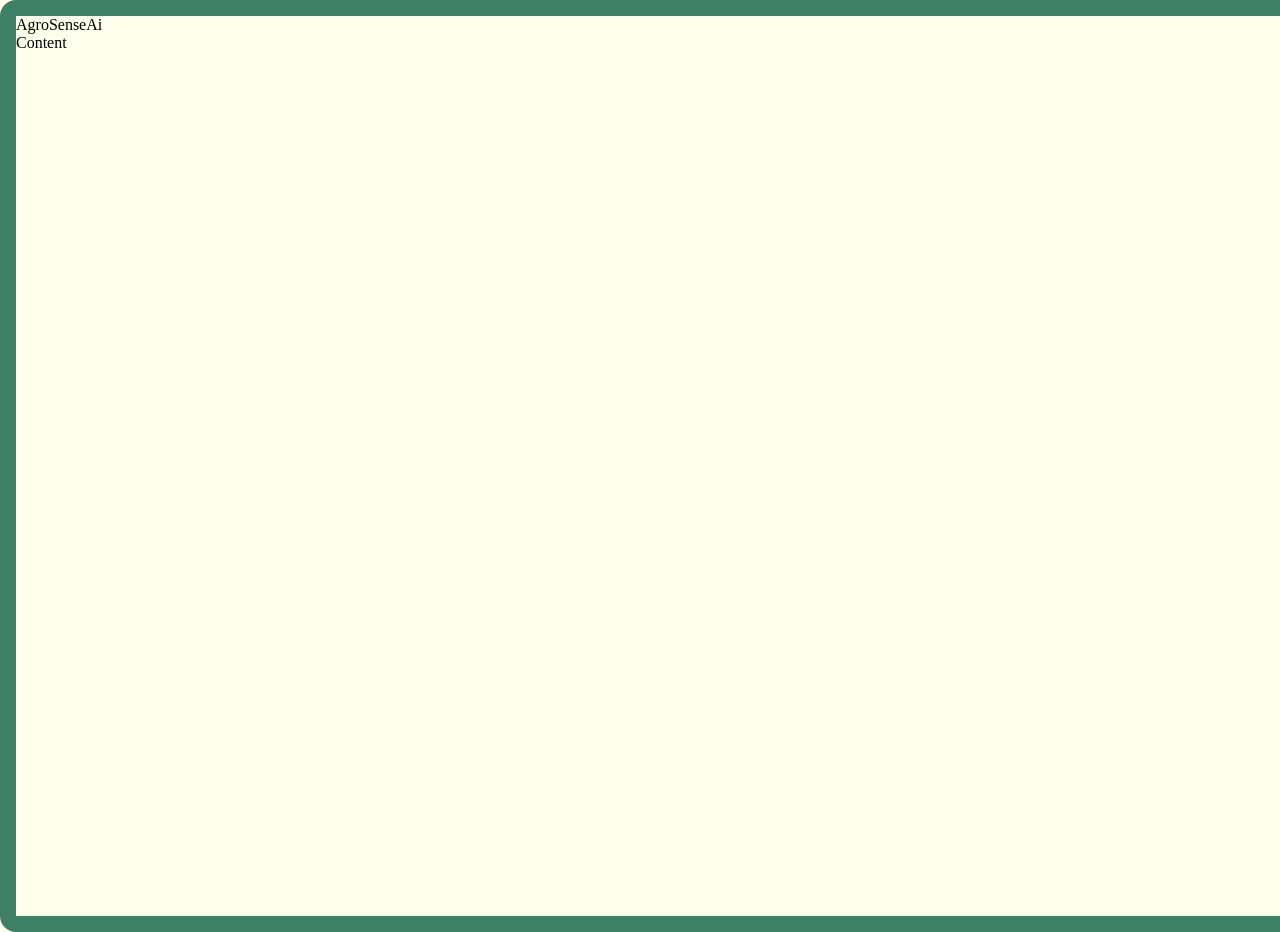
==== index.html @ 7dcda73e "Created base files" ====
<!DOCTYPE html>
<html lang="pt-br">
<head>
    <meta charset="UTF-8">
    <meta name="viewport" content="width=device-width, initial-scale=1.0">
    <link rel="stylesheet" href="style.css">
    <link rel="shortcut icon" href="/img/icon.png" type="image/x-icon">
    <title>AgroSenseAI - Home</title>
</head>
<body>
    <div class="main">
        <header>AgroSenseAi</header>
        
        <div class="">
            Content
        </div> 





        <footer>

        </footer>
    </div>
</body>
</html>
---- style.css ----
* {
    transition: .5s;
    background-color: var(--bgcol);
}
:root {
    --bgcol:  #FFFFEE;
    --col01:  #A9D488;
    --col012: #86A56E;
    --col02:  #3E7F68;
    --col03:  #FFD34F;
}
body {
    margin: 0;
}
.main {
    position: absolute;
    height: 100%;
    width: 100%;
    /* background-color: var(--col02); */
    border: solid 1rem var(--col02);
    border-radius: 1rem;
}
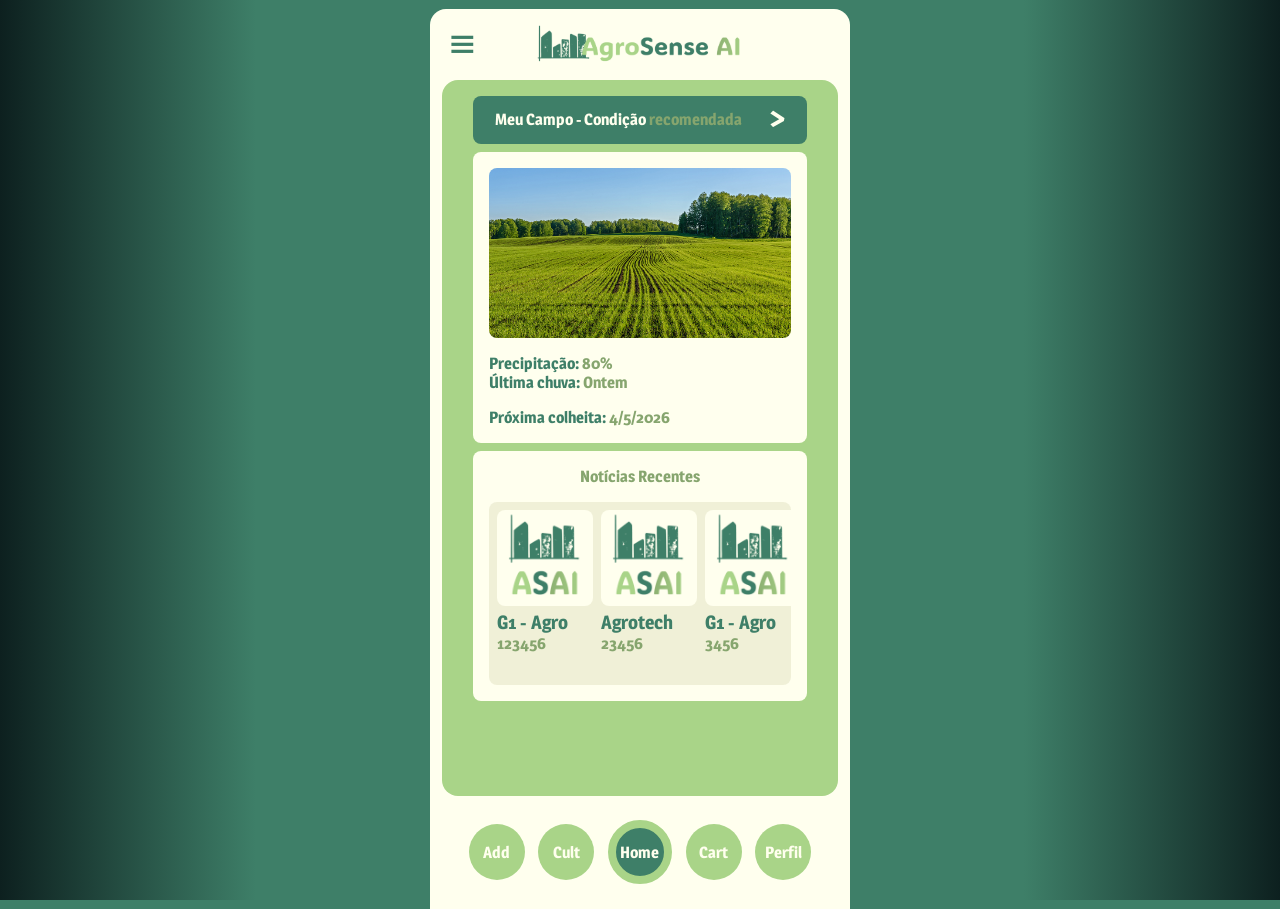
==== commit 8b2ee256: "Updates Home page" ====
--- a/index.html
+++ b/index.html
@@ -5,23 +5,118 @@
     <meta name="viewport" content="width=device-width, initial-scale=1.0">
     <link rel="stylesheet" href="style.css">
     <link rel="shortcut icon" href="/img/icon.png" type="image/x-icon">
+    <link rel="preconnect" href="https://fonts.googleapis.com">
+<link rel="preconnect" href="https://fonts.gstatic.com" crossorigin>
+<link href="https://fonts.googleapis.com/css2?family=Magra:wght@400;700&display=swap" rel="stylesheet">
     <title>AgroSenseAI - Home</title>
 </head>
 <body>
     <div class="main">
-        <header>AgroSenseAi</header>
+        <header>
+            <div class="sidebar_icon">
+                <span>|||</span>
+            </div>
+            <!-- <img src="img/LOGO2.png" alt="AgroSenseAI" class="header_logo"> -->
+            <img src="img/LOGO2_2.png" alt="AgroSenseAI" class="header_logo">
+        </header>
         
-        <div class="">
-            Content
-        </div> 
+        <div class="content">
+            <div class="access">
+                <div>
+                    <span>
+                        Meu Campo - Condição
+                    </span>
+                    <span style="color: var(--col012);">recomendada</span>
+                </div>
+                <div>
+                    <span style="color: var(--bgcol); font-size: xx-large; line-height: 50%;">></span>
+                </div>
+            </div>
+
+            <div class="container">
+                <img src="img/assets/v9_29.png" alt="Exemplo">                
+                <p>
+                    Precipitação: <span style="color: var(--col012);">80%</span><br>
+                    Última chuva: <span style="color: var(--col012);">Ontem</span>
+                </p>
+                <p>
+                    Próxima colheita: <span style="color: var(--col012);">4/5/2026</span>
+                </p>
+            </div>
+            
+            <div class="container">
+                <span class="title">
+                    Notícias Recentes
+                </span>
+                <div class="carousel">
+                    <div class="car_item">
+                        <img src="img/icon.png" alt="Ex">
+                        <span class="car_title">G1 - Agro</span><br>
+                        <span class="car_sub">123456</span>
+                    </div>
+                    <div class="car_item">
+                        <img src="img/icon.png" alt="Ex">
+                        <span class="car_title">Agrotech</span><br>
+                        <span class="car_sub">23456</span>
+                    </div>
+                    <div class="car_item">
+                        <img src="img/icon.png" alt="Ex">
+                        <span class="car_title">G1 - Agro</span><br>
+                        <span class="car_sub">3456</span>
+                    </div>
+                    <div class="car_item">
+                        <img src="img/icon.png" alt="Ex">
+                        <span class="car_title">Globo Reporter</span><br>
+                        <span class="car_sub">456</span>
+                    </div>
+                    <div class="car_item">
+                        <img src="img/icon.png" alt="Ex">
+                        <span class="car_title">EnTreV.</span><br>
+                        <span class="car_sub">456</span>
+                    </div>
+                </div>
+            </div>
+            
+            <!-- <div class="container">
+                <img src="img/assets/v9_29.png" alt="Exemplo">                
+                <p>
+                    Precipitação: <span style="color: var(--col012);">80%</span><br>
+                    Última chuva: <span style="color: var(--col012);">Ontem</span>
+                </p>
+                <p>
+                    Próxima colheita: <span style="color: var(--col012);">4/5/2026</span>
+                </p>
+            </div>
+ -->
 
 
 
 
+        </div> 
+
 
         <footer>
-
+            <!-- Menu -->
+            <div class="menu_select">
+                Add
+            </div>
+            <div class="menu_select">
+                Cult
+            </div>
+            <div class="menu_select active">
+                Home
+            </div>
+            <div class="menu_select">
+                Cart
+            </div>
+            <div class="menu_select">
+                Perfil
+            </div>
         </footer>
     </div>
+
+
+    <img src="print.png" class="print">
+    <script src="app.js"></script>
 </body>
 </html>
--- a/style.css
+++ b/style.css
@@ -1,22 +1,258 @@
 * {
-    transition: .5s;
-    background-color: var(--bgcol);
+    transition: .2s;
+    /* background-color: var(--bgcol); */
+    font-family: "magra", monospace;
+    font-weight: bold;
+    color: var(--col02);
+}
+
+img {
+    border-radius: .5rem;
+}
+
+.magra-regular {
+  font-family: "Magra", sans-serif;
+  font-weight: 400;
+  font-style: normal;
+}.magra-bold {
+  font-family: "Magra", sans-serif;
+  font-weight: 700;
+  font-style: normal;
 }
 :root {
     --bgcol:  #FFFFEE;
+    --col00a: #E1E1C180;
     --col01:  #A9D488;
     --col012: #86A56E;
     --col02:  #3E7F68;
+    --col022: #0d201f;
     --col03:  #FFD34F;
+    /* width: 100%;
+    height: 100%; */
+}
+
+html {
+    background-color: var(--col02);
 }
 body {
     margin: 0;
-}
+    display: flex;
+    background: none;
+    justify-content: center;
+    overflow: hidden;
+}
+
 .main {
     position: absolute;
-    height: 100%;
-    width: 100%;
-    /* background-color: var(--col02); */
-    border: solid 1rem var(--col02);
+    left: 1%;
+    top: 1%;
+    height: 100%;
+    width: 98%;
+    background-color: var(--bgcol);
+    border-radius: 1rem 1rem 0 0;
+    display: flex;
+    flex-direction: column;
+    justify-content: space-between;
+    align-items: center;
+    overflow: hidden;
+}@media (min-aspect-ratio: 3/5) {
+    .main {
+        width: 420px;
+        left: 50%;
+        transform: translateX(-50%);
+    }
+    html {
+        background-image: linear-gradient(90deg,
+            var(--col022),
+            var(--col02) 20%,
+            var(--col02) 80%,
+            var(--col022)
+            );
+        background-repeat: no-repeat;
+        background-attachment: fixed;
+    }
+}
+
+
+
+header {
+    display: flex;
+    width: 100%;
+    height: 10%;
+    background: none;
+    justify-content: center;
+    align-items: center;
+}
+.header_logo {
+    width: 50%;
+    height: max-content;
+}.header_logo:hover {
+    transform: scale(1.01);
+    /* filter: brightness(1.1); */
+}.sidebar_icon {
+    position: absolute;
+    left: 1rem;
+    /* background-color: #A9D488; */
+    /* padding: .5rem; */
+    width: 2rem;
+    height: 2rem;
+    display: flex;
+    transform: rotate(90deg);
+    justify-content: center;
+    align-items: center;
+    text-align: center;
+    font-size: x-large;
+    border-radius: .5rem;
+    transition: .2s ease-out;
+}.sidebar_icon:hover {
+    transform: scale(1.3) rotate(-90deg);
+}.sidebar_icon span {
+    height: 2rem;    
+}
+
+
+
+.content {
+    background-color: var(--col01);
+    height: 100%;
+    width: calc(100% - 1.5rem);
     border-radius: 1rem;
+    scrollbar-width: .5rem;
+    scrollbar-color: var(--col012) transparent;
+    scrollbar-width: thick;
+    scrollbar-gutter: stable both-edges;
+    overflow-y: scroll;
+    overflow-x: hidden;
+
+    display: flex;
+    flex-direction: column;
+    align-items: center;
+    padding: 1rem;
+    box-sizing: border-box;
+    gap: .5rem;
+
+}
+
+
+
+
+.access {
+    background-color: var(--col02);
+    border-radius: .5rem;
+    padding: 1.5rem;
+    box-sizing: border-box;
+    padding-inline: .5rem;
+    color: var(--bgcol);
+    display: flex;
+    justify-content: space-around;
+    flex-wrap: wrap;
+    align-content: center;
+    align-items: center;
+    height: 5%;
+    width: 100%;
+}.access span {
+    color: var(--bgcol);
+}.access:hover {
+    transform: scale(1.02);
+    z-index: 2;
+    filter: drop-shadow(0px 0px 1rem var(--col012));
+}
+
+.container {
+    background-color: var(--bgcol);
+    border-radius: .5rem;
+    padding: 1rem;
+    box-sizing: border-box;
+    color: var(--bgcol);
+    width: 100%;
+    display: flex;
+    flex-direction: column;
+    justify-content: baseline;
+    gap: 1rem;
+}.container img {
+    width: 100%;
+}.container .title {
+
+    color: var(--col012);
+    text-align: center;
+}.container:hover {
+    transform: scale(1.02);
+    z-index: 2;
+    filter: drop-shadow(0px 0px 1rem var(--col012));
+}.container p {
+    margin: 0;;
+}
+
+footer {
+    width: 100%;
+    height: 15%;
+    position: relative;
+    bottom: 0%;
+    color: red;
+    background-color: var(--bgcol);
+    display: flex;
+    flex-direction: row;
+    padding: 1rem;
+    box-sizing: border-box;
+    justify-content: space-around;
+    padding-left: 2rem;
+    padding-right: 2rem;
+    align-items: center;
+}.menu_select {
+    background-color: var(--col01);
+    width: 3.5rem;
+    height: 3.5rem;
+    border-radius: 100%;
+    display: flex;
+    justify-content: center;
+    align-items: center;
+    color: var(--bgcol);
+}.menu_select.active {
+    background-color: var(--col02);
+    box-sizing: border-box;
+    width: 4rem;
+    height: 4rem;
+    border: .5rem var(--col01) solid;
+}.menu_select:hover {
+    transform: scale(1.1);
+}
+.carousel {
+    height: 100%;
+    gap: .5rem;
+    display: flex;
+    overflow-y: hidden;
+    overflow-x: scroll;
+    box-sizing: border-box;
+    padding: .5rem;
+    background-color: var(--col00a);
+    border-radius: .5rem;
+}.car_item {
+    max-width: 100%;
+}.car_item img {
+    height: 6rem;
+    width: auto;
+}.car_title {
+    font-size: larger;
+    color: var(--col02);
+}.car_sub {
+    color: var(--col012);
+}
+
+
+
+
+
+
+
+.print {
+    pointer-events: none;
+    position: absolute;
+    height: 100%;
+    width: auto;
+    z-index: 5;
+    justify-self: center;
+
+    opacity: 30%;
+    /* opacity: 10%; */
+    display: none;
 }
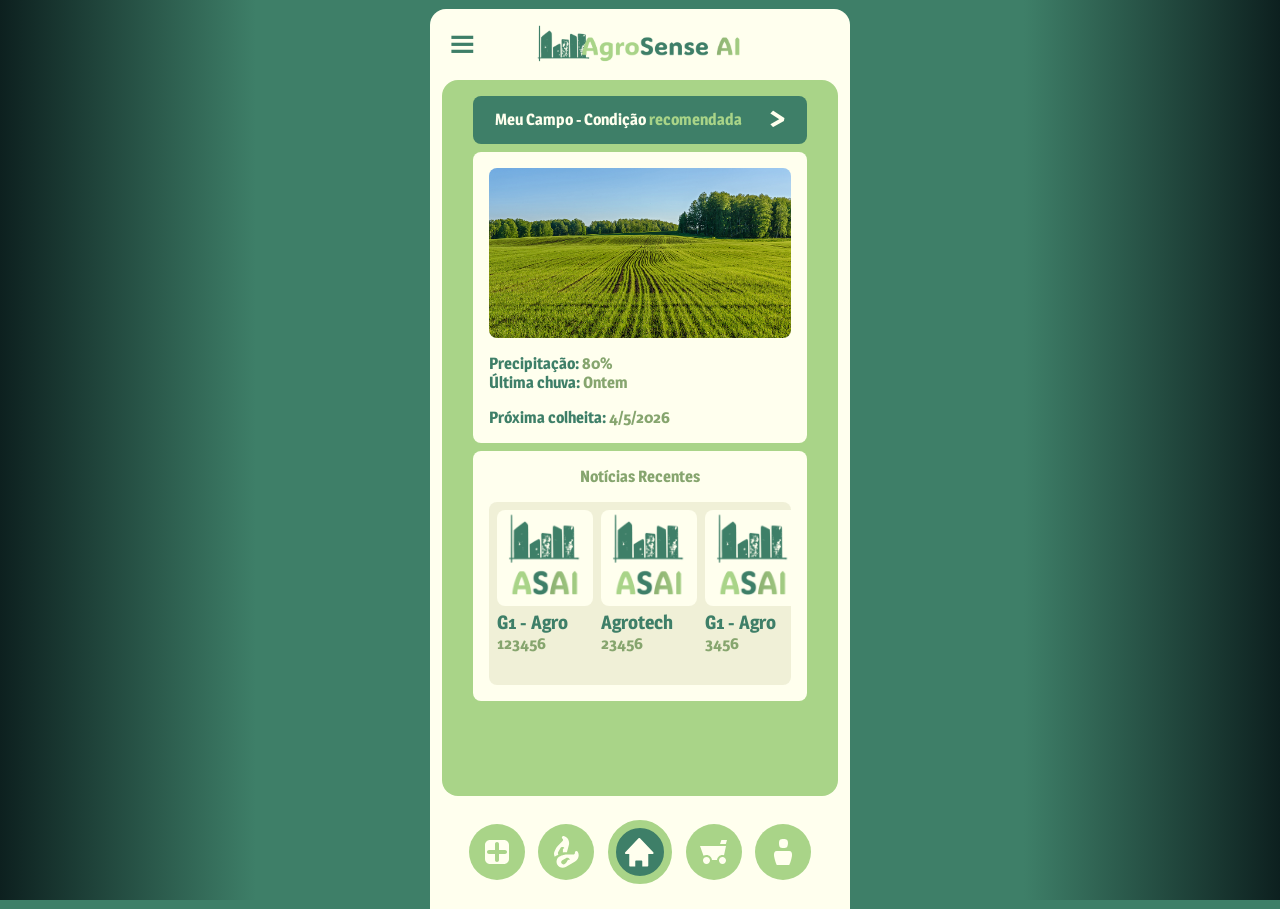
==== commit df68201f: "Added icons" ====
--- a/index.html
+++ b/index.html
@@ -4,10 +4,10 @@
     <meta charset="UTF-8">
     <meta name="viewport" content="width=device-width, initial-scale=1.0">
     <link rel="stylesheet" href="style.css">
-    <link rel="shortcut icon" href="/img/icon.png" type="image/x-icon">
+    <link rel="shortcut icon" href="img/icon.png" type="image/x-icon">
     <link rel="preconnect" href="https://fonts.googleapis.com">
-<link rel="preconnect" href="https://fonts.gstatic.com" crossorigin>
-<link href="https://fonts.googleapis.com/css2?family=Magra:wght@400;700&display=swap" rel="stylesheet">
+    <link rel="preconnect" href="https://fonts.gstatic.com" crossorigin>
+    <link href="https://fonts.googleapis.com/css2?family=Magra:wght@400;700&display=swap" rel="stylesheet">
     <title>AgroSenseAI - Home</title>
 </head>
 <body>
@@ -26,7 +26,7 @@
                     <span>
                         Meu Campo - Condição
                     </span>
-                    <span style="color: var(--col012);">recomendada</span>
+                    <span style="color: var(--col01);">recomendada</span>
                 </div>
                 <div>
                     <span style="color: var(--bgcol); font-size: xx-large; line-height: 50%;">></span>
@@ -98,19 +98,19 @@
         <footer>
             <!-- Menu -->
             <div class="menu_select">
-                Add
+                <img src="img/Add.svg">
             </div>
             <div class="menu_select">
-                Cult
+                <img src="img/Leaf.svg">
             </div>
             <div class="menu_select active">
-                Home
+                <img src="img/Home.svg">
             </div>
             <div class="menu_select">
-                Cart
+                <img src="img/Cart.svg">
             </div>
             <div class="menu_select">
-                Perfil
+                <img src="img/Icon User.svg">
             </div>
         </footer>
     </div>
--- a/style.css
+++ b/style.css
@@ -215,6 +215,8 @@
     border: .5rem var(--col01) solid;
 }.menu_select:hover {
     transform: scale(1.1);
+}.menu_select img {
+    border-radius: 0;
 }
 .carousel {
     height: 100%;
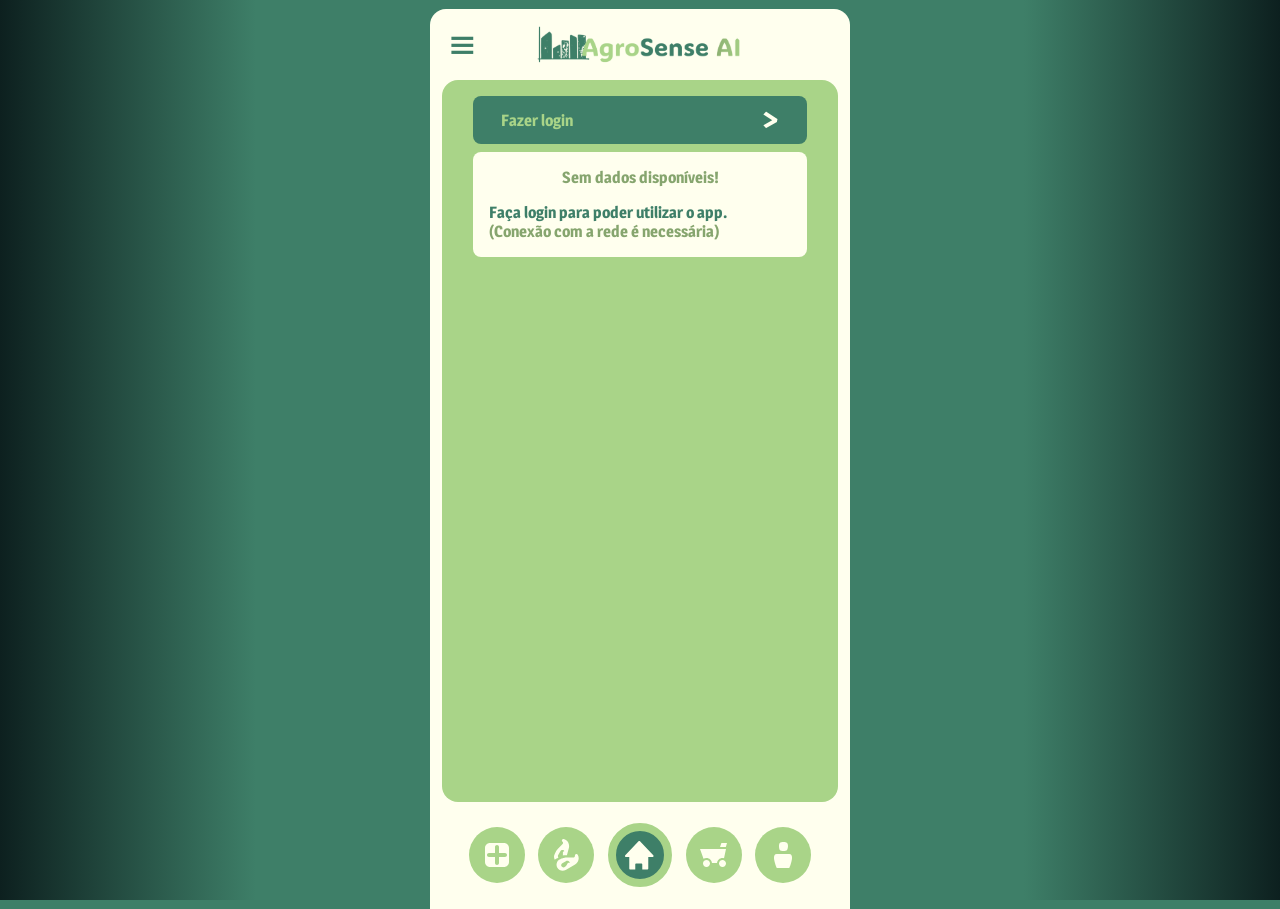
==== commit d2bdcc0e: "Preview login" ====
--- a/index.html
+++ b/index.html
@@ -21,17 +21,19 @@
         </header>
         
         <div class="content">
-            <div class="access">
+
+            <a class="access">
                 <div>
                     <span>
-                        Meu Campo - Condição
+                        Meus Campos - Condição
                     </span>
                     <span style="color: var(--col01);">recomendada</span>
                 </div>
                 <div>
                     <span style="color: var(--bgcol); font-size: xx-large; line-height: 50%;">></span>
                 </div>
-            </div>
+            </a>
+
 
             <div class="container">
                 <img src="img/assets/v9_29.png" alt="Exemplo">                
@@ -76,47 +78,33 @@
                     </div>
                 </div>
             </div>
-            
-            <!-- <div class="container">
-                <img src="img/assets/v9_29.png" alt="Exemplo">                
-                <p>
-                    Precipitação: <span style="color: var(--col012);">80%</span><br>
-                    Última chuva: <span style="color: var(--col012);">Ontem</span>
-                </p>
-                <p>
-                    Próxima colheita: <span style="color: var(--col012);">4/5/2026</span>
-                </p>
-            </div>
- -->
-
-
-
+    
 
         </div> 
 
 
         <footer>
             <!-- Menu -->
-            <div class="menu_select">
+            <a class="menu_select">
                 <img src="img/Add.svg">
-            </div>
-            <div class="menu_select">
+            </a>
+            <a class="menu_select">
                 <img src="img/Leaf.svg">
-            </div>
-            <div class="menu_select active">
+            </a>
+            <a class="menu_select active">
                 <img src="img/Home.svg">
-            </div>
-            <div class="menu_select">
+            </a>
+            <a class="menu_select">
                 <img src="img/Cart.svg">
-            </div>
-            <div class="menu_select">
+            </a>
+            <a class="menu_select">
                 <img src="img/Icon User.svg">
-            </div>
+            </a>
         </footer>
     </div>
 
 
     <img src="print.png" class="print">
-    <script src="app.js"></script>
+    <script src="app.js" type="module"></script>
 </body>
 </html>
--- a/style.css
+++ b/style.css
@@ -4,12 +4,15 @@
     font-family: "magra", monospace;
     font-weight: bold;
     color: var(--col02);
+    user-select: none;
 }
 
 img {
     border-radius: .5rem;
 }
-
+a {
+    text-decoration: none;
+}
 .magra-regular {
   font-family: "Magra", sans-serif;
   font-weight: 400;
@@ -121,7 +124,7 @@
     scrollbar-color: var(--col012) transparent;
     scrollbar-width: thick;
     scrollbar-gutter: stable both-edges;
-    overflow-y: scroll;
+    overflow-y: hidden scroll;
     overflow-x: hidden;
 
     display: flex;
@@ -195,6 +198,7 @@
     padding: 1rem;
     box-sizing: border-box;
     justify-content: space-around;
+    padding: 0;
     padding-left: 2rem;
     padding-right: 2rem;
     align-items: center;
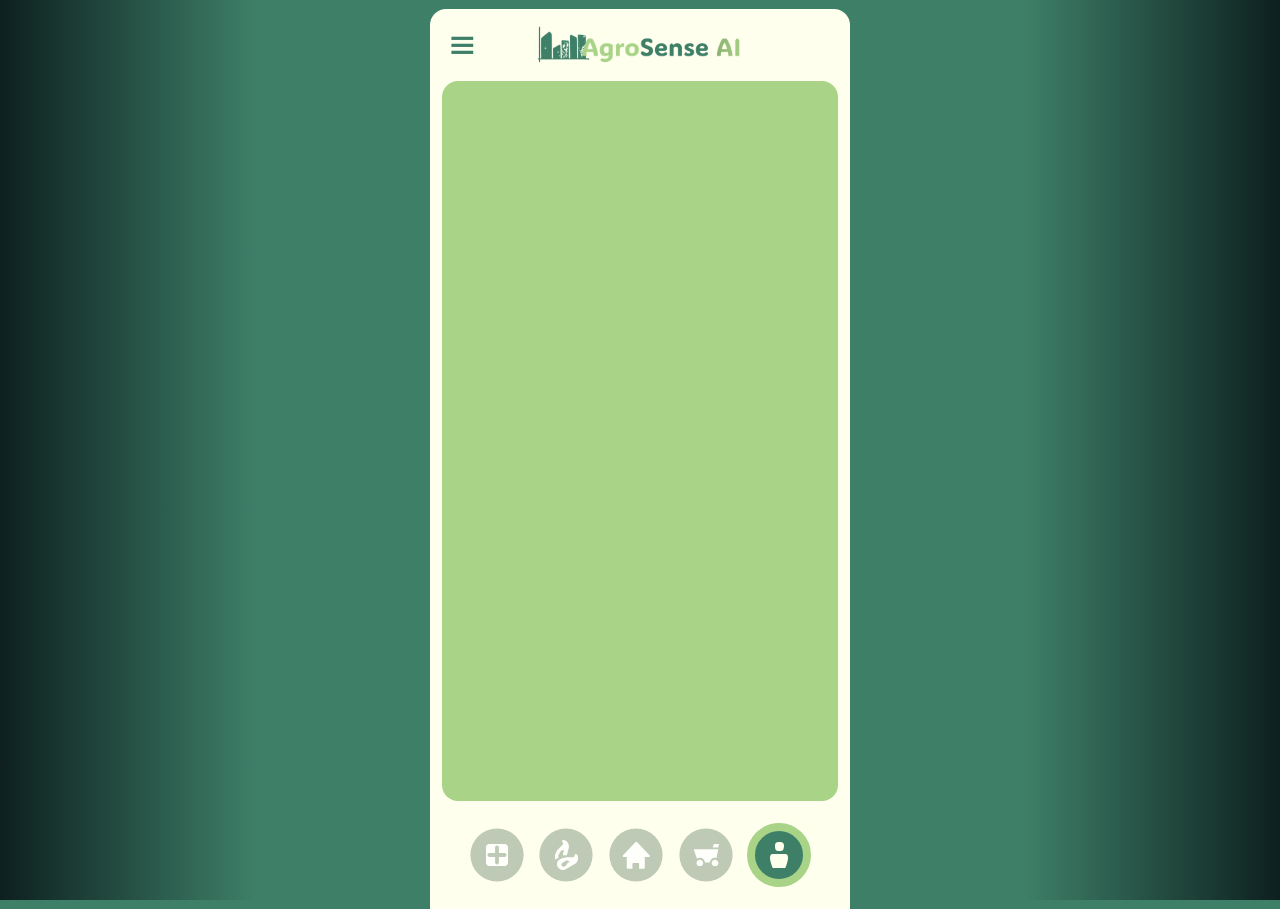
==== commit 3aaf4dbf: "V2 Prototype" ====
--- a/index.html
+++ b/index.html
@@ -3,108 +3,52 @@
 <head>
     <meta charset="UTF-8">
     <meta name="viewport" content="width=device-width, initial-scale=1.0">
-    <link rel="stylesheet" href="style.css">
+    <!-- <link rel="stylesheet" href="style.css"> -->
+    <link rel="stylesheet" href="style_face.css">
     <link rel="shortcut icon" href="img/icon.png" type="image/x-icon">
+
     <link rel="preconnect" href="https://fonts.googleapis.com">
     <link rel="preconnect" href="https://fonts.gstatic.com" crossorigin>
     <link href="https://fonts.googleapis.com/css2?family=Magra:wght@400;700&display=swap" rel="stylesheet">
-    <title>AgroSenseAI - Home</title>
+    <title>Início</title>
 </head>
 <body>
     <div class="main">
-        <header>
+        <header> 
             <div class="sidebar_icon">
                 <span>|||</span>
             </div>
-            <!-- <img src="img/LOGO2.png" alt="AgroSenseAI" class="header_logo"> -->
             <img src="img/LOGO2_2.png" alt="AgroSenseAI" class="header_logo">
         </header>
         
         <div class="content">
-
-            <a class="access">
-                <div>
-                    <span>
-                        Meus Campos - Condição
-                    </span>
-                    <span style="color: var(--col01);">recomendada</span>
-                </div>
-                <div>
-                    <span style="color: var(--bgcol); font-size: xx-large; line-height: 50%;">></span>
-                </div>
-            </a>
-
-
-            <div class="container">
-                <img src="img/assets/v9_29.png" alt="Exemplo">                
-                <p>
-                    Precipitação: <span style="color: var(--col012);">80%</span><br>
-                    Última chuva: <span style="color: var(--col012);">Ontem</span>
-                </p>
-                <p>
-                    Próxima colheita: <span style="color: var(--col012);">4/5/2026</span>
-                </p>
-            </div>
-            
-            <div class="container">
-                <span class="title">
-                    Notícias Recentes
-                </span>
-                <div class="carousel">
-                    <div class="car_item">
-                        <img src="img/icon.png" alt="Ex">
-                        <span class="car_title">G1 - Agro</span><br>
-                        <span class="car_sub">123456</span>
-                    </div>
-                    <div class="car_item">
-                        <img src="img/icon.png" alt="Ex">
-                        <span class="car_title">Agrotech</span><br>
-                        <span class="car_sub">23456</span>
-                    </div>
-                    <div class="car_item">
-                        <img src="img/icon.png" alt="Ex">
-                        <span class="car_title">G1 - Agro</span><br>
-                        <span class="car_sub">3456</span>
-                    </div>
-                    <div class="car_item">
-                        <img src="img/icon.png" alt="Ex">
-                        <span class="car_title">Globo Reporter</span><br>
-                        <span class="car_sub">456</span>
-                    </div>
-                    <div class="car_item">
-                        <img src="img/icon.png" alt="Ex">
-                        <span class="car_title">EnTreV.</span><br>
-                        <span class="car_sub">456</span>
-                    </div>
-                </div>
-            </div>
-    
-
+            <!-- <iframe id="iframecontent" src="home.html" frameborder="0" title="page"></iframe> -->
+            <!-- <iframe id="iframecontent" src="add_content.html?add=employee" frameborder="0" title="page"></iframe> -->
+            <iframe id="iframecontent" src="profile.html" frameborder="0" title="page"></iframe>
         </div> 
 
 
         <footer>
             <!-- Menu -->
-            <a class="menu_select">
+            <a title="Criar" class="menu_select">
                 <img src="img/Add.svg">
             </a>
-            <a class="menu_select">
+            <a title="Culturas" class="menu_select">
                 <img src="img/Leaf.svg">
             </a>
-            <a class="menu_select active">
+            <a title="Início" class="menu_select">
                 <img src="img/Home.svg">
             </a>
-            <a class="menu_select">
+            <a title="Compras e Vendas" class="menu_select">
                 <img src="img/Cart.svg">
             </a>
-            <a class="menu_select">
+            <a title="Perfil" class="menu_select">
                 <img src="img/Icon User.svg">
             </a>
         </footer>
     </div>
 
 
-    <img src="print.png" class="print">
-    <script src="app.js" type="module"></script>
+    <script src="footer.js" type="module"></script>
 </body>
 </html>
--- a/style.css
+++ b/style.css
@@ -8,9 +8,11 @@
 }
 
 img {
+    pointer-events: none; /* */
     border-radius: .5rem;
 }
 a {
+    color: var(--col012);
     text-decoration: none;
 }
 .magra-regular {
@@ -33,109 +35,35 @@
     /* width: 100%;
     height: 100%; */
 }
-
 html {
-    background-color: var(--col02);
-}
-body {
-    margin: 0;
-    display: flex;
-    background: none;
-    justify-content: center;
-    overflow: hidden;
-}
-
-.main {
-    position: absolute;
-    left: 1%;
-    top: 1%;
-    height: 100%;
-    width: 98%;
-    background-color: var(--bgcol);
-    border-radius: 1rem 1rem 0 0;
-    display: flex;
-    flex-direction: column;
-    justify-content: space-between;
-    align-items: center;
-    overflow: hidden;
-}@media (min-aspect-ratio: 3/5) {
-    .main {
-        width: 420px;
-        left: 50%;
-        transform: translateX(-50%);
-    }
-    html {
-        background-image: linear-gradient(90deg,
-            var(--col022),
-            var(--col02) 20%,
-            var(--col02) 80%,
-            var(--col022)
-            );
-        background-repeat: no-repeat;
-        background-attachment: fixed;
-    }
-}
-
-
-
-header {
-    display: flex;
-    width: 100%;
-    height: 10%;
-    background: none;
-    justify-content: center;
-    align-items: center;
-}
-.header_logo {
-    width: 50%;
-    height: max-content;
-}.header_logo:hover {
-    transform: scale(1.01);
-    /* filter: brightness(1.1); */
-}.sidebar_icon {
-    position: absolute;
-    left: 1rem;
-    /* background-color: #A9D488; */
-    /* padding: .5rem; */
-    width: 2rem;
-    height: 2rem;
-    display: flex;
-    transform: rotate(90deg);
-    justify-content: center;
-    align-items: center;
-    text-align: center;
-    font-size: x-large;
-    border-radius: .5rem;
-    transition: .2s ease-out;
-}.sidebar_icon:hover {
-    transform: scale(1.3) rotate(-90deg);
-}.sidebar_icon span {
-    height: 2rem;    
-}
-
-
-
-.content {
-    background-color: var(--col01);
-    height: 100%;
-    width: calc(100% - 1.5rem);
-    border-radius: 1rem;
+    
     scrollbar-width: .5rem;
     scrollbar-color: var(--col012) transparent;
     scrollbar-width: thick;
     scrollbar-gutter: stable both-edges;
     overflow-y: hidden scroll;
     overflow-x: hidden;
+    display: flex;
+    justify-content: center;
+    min-height: 100%;
+}
+body {
+    width: 90%;
+    margin: 0;
+    display: flex;
+    background: none;
+    justify-content: center;
 
     display: flex;
     flex-direction: column;
     align-items: center;
-    padding: 1rem;
+    /* padding: .5rem; */
+    padding-top: 1rem;
+    padding-bottom: 1rem;
     box-sizing: border-box;
     gap: .5rem;
 
 }
-
 
 
 
@@ -151,7 +79,7 @@
     flex-wrap: wrap;
     align-content: center;
     align-items: center;
-    height: 5%;
+    height: 2vh;
     width: 100%;
 }.access span {
     color: var(--bgcol);
@@ -159,14 +87,23 @@
     transform: scale(1.02);
     z-index: 2;
     filter: drop-shadow(0px 0px 1rem var(--col012));
+}.access.info {
+    opacity: 80%;
+}.access.white {
+    background-color: var(--bgcol);
+    color: var(--col02);
+}.access.white span {
+    background-color: var(--bgcol);
+    color: var(--col02);
 }
 
 .container {
+    position: relative;
     background-color: var(--bgcol);
     border-radius: .5rem;
     padding: 1rem;
     box-sizing: border-box;
-    color: var(--bgcol);
+    color: var(--col02);
     width: 100%;
     display: flex;
     flex-direction: column;
@@ -175,7 +112,6 @@
 }.container img {
     width: 100%;
 }.container .title {
-
     color: var(--col012);
     text-align: center;
 }.container:hover {
@@ -184,44 +120,12 @@
     filter: drop-shadow(0px 0px 1rem var(--col012));
 }.container p {
     margin: 0;;
-}
-
-footer {
-    width: 100%;
-    height: 15%;
-    position: relative;
-    bottom: 0%;
-    color: red;
-    background-color: var(--bgcol);
-    display: flex;
-    flex-direction: row;
-    padding: 1rem;
-    box-sizing: border-box;
-    justify-content: space-around;
-    padding: 0;
-    padding-left: 2rem;
-    padding-right: 2rem;
-    align-items: center;
-}.menu_select {
-    background-color: var(--col01);
-    width: 3.5rem;
-    height: 3.5rem;
-    border-radius: 100%;
-    display: flex;
-    justify-content: center;
-    align-items: center;
-    color: var(--bgcol);
-}.menu_select.active {
-    background-color: var(--col02);
-    box-sizing: border-box;
-    width: 4rem;
-    height: 4rem;
-    border: .5rem var(--col01) solid;
-}.menu_select:hover {
-    transform: scale(1.1);
-}.menu_select img {
-    border-radius: 0;
-}
+}.nohover:hover {
+    transform: initial;
+    filter: initial;
+}
+
+
 .carousel {
     height: 100%;
     gap: .5rem;
@@ -245,20 +149,122 @@
 }
 
 
-
-
-
-
-
-.print {
-    pointer-events: none;
+h2.title {
+    margin: 1vh;
+}
+
+input {
+    color: var(--col012);
+    border-radius: 1rem;
+    border: solid .05rem var(--col02);
+    padding: .2rem;
+}input::placeholder {
+    font-weight: lighter;
+    color: var(--col01);
+}select {
+    color: var(--col012);
+    border-radius: 1rem;
+    border: solid .05rem var(--col02);
+    padding: .2rem;
+}   
+
+button.access {
+    font-size: medium;
+    border: none;
+}
+
+
+.load1 {
+    height: 4rem;
+    width: 4rem;
+    background-color: var(--col02);
+    border-radius: 100%;
+    display: flex;
+    justify-content: center;
+    align-items: center;
+}.load1.l2 {
     position: absolute;
-    height: 100%;
-    width: auto;
-    z-index: 5;
-    justify-self: center;
-
-    opacity: 30%;
-    /* opacity: 10%; */
-    display: none;
+    background-color: var(--col01);
+    height: 3rem;
+    width: 3rem;
+}.load1.l3 {
+    position: relative;
+    background-color: var(--col01);
+    height: 1.5rem;
+    width: 1.5rem;
+    left: 40%;
+
+}
+.loading {
+    animation: spin 1s normal both infinite;
+}
+
+@keyframes spin {
+    0% {
+        transform: rotate(350deg);
+    }
+    100% {
+        transform: rotate(0deg);
+    }
+}
+
+
+.notif {
+    /* transform: none; */
+    transform: scale(0.0);
+    display: flex;
+    transition: .3s cubic-bezier(.07,.87,.57,1.27);
+    z-index: 2;
+    background-color: var(--col02);
+    border-radius: .5rem;
+    padding: 1.5rem;
+    box-sizing: border-box;
+    color: var(--bgcol);
+    flex-wrap: wrap;
+    gap: 1rem;
+    align-content: center;
+    align-items: center;
+    height: 5%;
+    position: absolute;
+    top: 10%;
+    opacity: 85%;
+    border: solid var(--col01) .5rem;
+    border-radius: 1rem;
+    filter: drop-shadow(0px 0px 1rem var(--col01));
+}.notif span {
+    color: var(--bgcol);
+    font-weight: light;
+}
+
+
+@keyframes popup {
+    0% {
+        top: 10%;
+    } 
+    100% {
+        opacity: 0%;
+        top: 0%;
+    }
+}
+
+
+.sep {
+    margin: .5rem;
+    border-radius: 1rem;
+    background-color: var(--col012);
+    height: 1vh;
+    width: 100%;
+}
+.credits {
+    position: absolute;
+    bottom: 2vh;
+    font-weight: lighter;
+    font-size: small;
+}
+.svg_icon {
+    height: 2.5rem;
+    width: 2.5rem;
+    background-color: var(--col02); 
+    padding: .5rem; 
+    border-radius: 2rem;
 }
--- a/style_face.css
+++ b/style_face.css
@@ -0,0 +1,206 @@
+* {
+    transition: .2s;
+    /* background-color: var(--bgcol); */
+    font-family: "magra", monospace;
+    font-weight: bold;
+    color: var(--col02);
+    user-select: none;
+}
+
+img {
+    border-radius: .5rem;
+}
+a {
+    text-decoration: none;
+}
+.magra-regular {
+  font-family: "Magra", sans-serif;
+  font-weight: 400;
+  font-style: normal;
+}.magra-bold {
+  font-family: "Magra", sans-serif;
+  font-weight: 700;
+  font-style: normal;
+}
+:root {
+    --bgcol:  #FFFFEE;
+    --col00a: #E1E1C180;
+    --col01:  #A9D488;
+    --col012: #86A56E;
+    --col02:  #3E7F68;
+    --col022: #0d201f;
+    --col03:  #FFD34F;
+    /* width: 100%;
+    height: 100%; */
+}
+
+html {
+    background-color: var(--col02);
+}
+body {
+    margin: 0;
+    display: flex;
+    background: none;
+    justify-content: center;
+    overflow: hidden;
+}
+
+.main {
+    z-index: 2;
+    position: absolute;
+    left: 1%;
+    top: 1%;
+    height: 100%;
+    width: 98%;
+    background-color: var(--bgcol);
+    border-radius: 1rem 1rem 0 0;
+    display: flex;
+    flex-direction: column;
+    justify-content: space-between;
+    align-items: center;
+    overflow: hidden;
+}@media (min-aspect-ratio: 3/5) {
+    .main {
+        width: 420px;
+        left: 50%;
+        transform: translateX(-50%);
+    }
+    html {
+        background-image: linear-gradient(90deg,
+            var(--col022),
+            var(--col02) 20%,
+            var(--col02) 80%,
+            var(--col022)
+            );
+        background-repeat: no-repeat;
+        background-attachment: fixed;
+    }
+}
+
+
+
+header {
+    z-index: 3;
+    display: flex;
+    width: 100%;
+    height: 10%;
+    background: none;
+    justify-content: center;
+    align-items: center;
+}
+.header_logo {
+    width: 50%;
+    height: max-content;
+}.header_logo:hover {
+    transform: scale(1.01);
+    /* filter: brightness(1.1); */
+}.sidebar_icon {
+    position: absolute;
+    left: 1rem;
+    /* background-color: #A9D488; */
+    /* padding: .5rem; */
+    width: 2rem;
+    height: 2rem;
+    display: flex;
+    transform: rotate(90deg);
+    justify-content: center;
+    align-items: center;
+    text-align: center;
+    font-size: x-large;
+    border-radius: .5rem;
+    transition: .2s ease-out;
+}.sidebar_icon:hover {
+    transform: scale(1.3) rotate(-90deg);
+}.sidebar_icon span {
+    height: 2rem;    
+}
+
+
+
+.content {
+    background-color: var(--col01);
+    height: 100%;
+    width: calc(100% - 1.5rem);
+    border-radius: 1rem;
+    overflow: hidden;
+    padding: 0;
+    /* padding-left: 10rem; */
+    margin-left: -10rem;
+    margin: 0;
+    display: flex;
+    justify-content: center;
+
+}
+
+
+
+
+
+footer {
+    width: 100%;
+    height: 15%;
+    position: relative;
+    bottom: 0%;
+    color: red;
+    background-color: var(--bgcol);
+    display: flex;
+    flex-direction: row;
+    padding: 1rem;
+    box-sizing: border-box;
+    justify-content: space-around;
+    padding: 0;
+    padding-left: 2rem;
+    padding-right: 2rem;
+    align-items: center;
+}.menu_select {
+    background-color: var(--col01);
+    width: 3.5rem;
+    height: 3.5rem;
+    border-radius: 100%;
+    display: flex;
+    justify-content: center;
+    align-items: center;
+    color: var(--bgcol);
+}.menu_select.active {
+    background-color: var(--col02);
+    box-sizing: border-box;
+    width: 4rem;
+    height: 4rem;
+    border: .5rem var(--col01) solid;
+}.menu_select:hover {
+    transform: scale(1.1);
+}.menu_select img {
+    border-radius: 0;
+}.menu_select.inactive {
+    filter: saturate(.25);
+    transform: scale(.95);
+}.menu_select.inactive:hover {
+    transform: scale(1);
+}
+
+
+.print {
+    pointer-events: none;
+    position: absolute;
+    height: 100%;
+    width: auto;
+    z-index: 5;
+    justify-self: center;
+
+    opacity: 30%;
+    /* opacity: 10%; */
+    display: none;
+}
+
+
+
+
+iframe {
+    display: block;
+    width: 100%;
+    height: 100%;
+    overflow: visible;
+    /* border-radius: 1rem; */
+}
+
+
